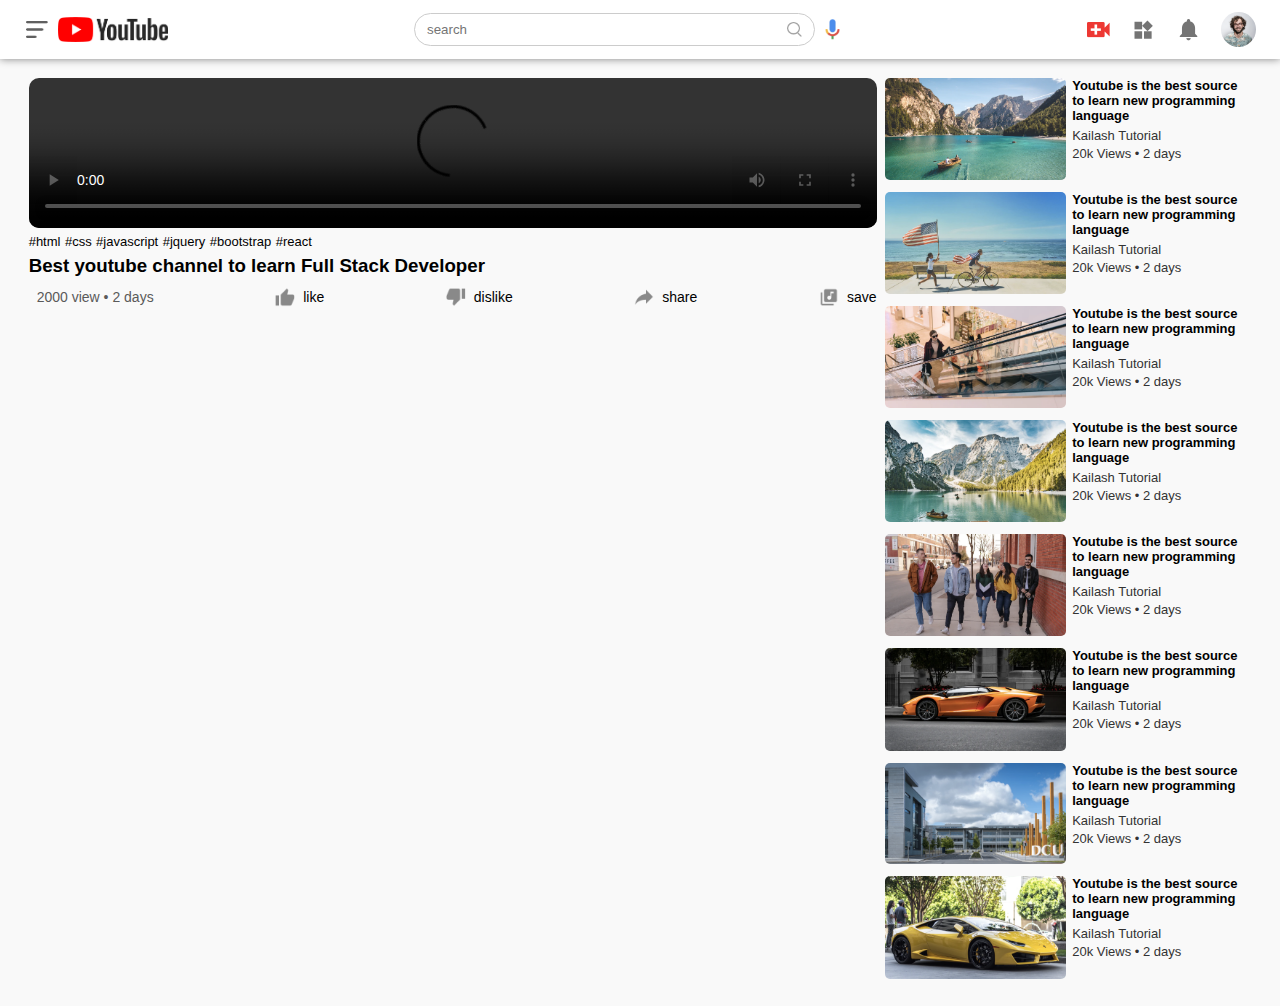
==== beach-video.html @ b15de2d0 "change" ====
<!DOCTYPE html>
<html lang="en">
<head>
    <meta charset="UTF-8">
    <meta name="viewport" content="width=device-width, initial-scale=1.0">
    <link rel="stylesheet" href="style.css">
    <title>Document</title>
</head>
<body>
    <nav class="flex-div">
        <div class="nav-left flex-div">
          <img src="images/menu.png" class="menu-icon">
          <img src="images/youtube2.png" class="logo">
        </div>
        <div class="nav-mid flex-div">
          <div class="search-box flex-div">
             <input type="text" placeholder="search">
             <img src="images/search.png">
          </div>
          <img src="images/voice-search.png" class="voice-seacrh">
        </div>
        <div class="nav-right flex-div">
          <img src="images/upload.png">
          <img src="images/more.png">
          <img src="images/notification.png">
          <img src="images/Jack.png" class="user-icon">
        </div>
    </nav>
    <div class="container play-container">
        <div class="row">
            <div class="play-video">
                <video controls autoplay>
                    <source src="images/video1.mp4">
                </video>
                <div class="tags">
                   <a href="">#html</a> <a href="">#css</a> <a href="">#javascript</a> <a href="">#jquery</a> <a href="">#bootstrap</a> <a href="">#react</a>
                </div>
                <h3>Best youtube channel to learn Full Stack Developer</h3>
                <div class="play-video-info">
                    <p>2000 view &bull; 2 days</p>
                    <a href=""><img src="images/like.png">like</a>
                    <a href=""><img src="images/dislike.png">dislike</a>
                    <a href=""><img src="images/share.png">share</a>
                    <a href=""><img src="images/save.png">save</a>
                </div>
            </div>
            <div class="right-sidebar">
                <div class="side-video-list">
                    <a href="" class="small-thumbnail"><img src="images/thumbnail1.png"></a>
                    <div class="vid-info">
                        <a href=""> Youtube is the best source to learn new programming language</a>
                            <p>Kailash Tutorial</p>
                            <p>20k Views &bull; 2 days</p>
                    </div>
                </div>
                <div class="side-video-list">
                    <a href="" class="small-thumbnail"><img src="images/thumbnail2.png"></a>
                    <div class="vid-info">
                        <a href=""> Youtube is the best source to learn new programming language</a>
                            <p>Kailash Tutorial</p>
                            <p>20k Views &bull; 2 days</p>
                    </div>
                </div>
                <div class="side-video-list">
                    <a href="" class="small-thumbnail"><img src="images/thumbnail3.png"></a>
                    <div class="vid-info">
                        <a href=""> Youtube is the best source to learn new programming language</a>
                            <p>Kailash Tutorial</p>
                            <p>20k Views &bull; 2 days</p>
                    </div>
                </div>
                <div class="side-video-list">
                    <a href="" class="small-thumbnail"><img src="images/thumbnail4.png"></a>
                    <div class="vid-info">
                        <a href=""> Youtube is the best source to learn new programming language</a>
                            <p>Kailash Tutorial</p>
                            <p>20k Views &bull; 2 days</p>
                    </div>
                </div>
                <div class="side-video-list">
                    <a href="" class="small-thumbnail"><img src="images/thumbnail5.png"></a>
                    <div class="vid-info">
                        <a href=""> Youtube is the best source to learn new programming language</a>
                            <p>Kailash Tutorial</p>
                            <p>20k Views &bull; 2 days</p>
                    </div>
                </div>
                <div class="side-video-list">
                    <a href="" class="small-thumbnail"><img src="images/thumbnail6.png"></a>
                    <div class="vid-info">
                        <a href=""> Youtube is the best source to learn new programming language</a>
                            <p>Kailash Tutorial</p>
                            <p>20k Views &bull; 2 days</p>
                    </div>
                </div>
                <div class="side-video-list">
                    <a href="" class="small-thumbnail"><img src="images/thumbnail7.png"></a>
                    <div class="vid-info">
                        <a href=""> Youtube is the best source to learn new programming language</a>
                            <p>Kailash Tutorial</p>
                            <p>20k Views &bull; 2 days</p>
                    </div>
                </div>
                <div class="side-video-list">
                    <a href="" class="small-thumbnail"><img src="images/thumbnail8.png"></a>
                    <div class="vid-info">
                        <a href=""> Youtube is the best source to learn new programming language</a>
                            <p>Kailash Tutorial</p>
                            <p>20k Views &bull; 2 days</p>
                    </div>
                </div>
            </div>
        </div>
    </div>
</body>
</html>
---- style.css ----
*{
    padding:0;
    margin:0;
    box-sizing: border-box;
    font-family: 'poppins', sans-serif;
}

a{
    text-decoration: none;
    color:#000;
}

nav{
    padding:12px 2%;
    justify-content: space-between;
    box-shadow: 0px 0px 8px grey;
    position: sticky;
    top:0;
    z-index: 10;
    background-color: #fff;
}

.flex-div{
    display: flex;
    align-items: center;
    cursor: pointer;
}

.nav-left .menu-icon{
    width: 22px;
    margin-right: 10px;
}

.nav-left .logo{
    width:110px;
}

.nav-right img{
    width: 25px;
    height: auto;
    margin-right: 20px;
}

.nav-right .user-icon{
    width:35px;
    height:auto;
    border-radius: 50%;
    margin-right: -2px;
}

.nav-mid .voice-seacrh{
    width:15px;
    cursor: pointer;
}

.nav-mid .search-box{
    border: 1px solid #ccc;
    padding:8px 12px;
    border-radius: 20px;
    margin-right: 10px;
}

.nav-mid .search-box input{
    outline: 0;
    border:0;
    margin-right: 10px;
    width:350px;
}

.nav-mid .search-box img{
    width:15px;
}

/* SIDEBAR STYLING */

.sidebar{
    width: 15%;
    height:100vh;
    background: white;
    padding-top: 80px;
    padding-left: 2%;
    position: fixed;
    top:0;
}

.shortcut-links a img{
    width:20px;
    margin-right:20px;
}

.shortcut-links a{
    display:flex;
    align-items: center;
    flex-wrap: wrap;
    width:fit-content;
    margin-bottom: 25px;
}

.shortcut-links p{
    font-size: 15px;
}

.shortcut-links a:first-child{
    color:#ed3833;
}

.shortcut-links hr{
     border: 1px solid #ccc;
     width:85%;;
}

.subscribed-list h3{
    font-size: 13px;
    margin:28px 0px;
    color:#5a5a5a;
    text-transform: uppercase;
}

.subscribed-list a{
    display:flex;
    align-items: center;
    flex-wrap: wrap;
    width:fit-content;
    margin-bottom: 25px;
}

.subscribed-list p{
    font-size: 15px;
}

.subscribed-list a img{
    width:20px;
    border-radius: 50%;
    margin-right: 20px;
}

.small-sidebar{
    width:5%;
}

.small-sidebar a p{
    display:none;
}

.small-sidebar h3{
    display:none;
}

.small-sidebar hr{
    margin: 0px 0px 30px 0px;
    
}
/* SIDEBAR STYLING  END*/

/* main styling */

.container ul{
    display:flex;
    justify-content: space-around;
   padding-bottom: 10px;
    position: sticky;
    top:0;
    /* z-index:999; */
    border-radius: 5px;
    margin-bottom:10px;
}

.container ul li{
    list-style: none;
    background: #5a5a5a;
    border-radius: 4px;
    color:#fff;
    padding:6px 12px;
}

.container ul li:hover{
    background-color: #666;
    color:#fff;
    cursor:pointer;
}

/* .container ul li.active{
    background-color: darkred;
    color:#fff;
} */

/* index.js class styling  */

.large-container{
    padding-left: 7%;
}

/* index.js class styling  end*/

.container{
    padding-left: 17%;
    padding-right: 2%;
    padding-top: 19px;
    padding-bottom: 15px;
    background-color: #f9f9f9;
}

.banner{
    width:100%;
    height:350px;
    border-radius: 8px;
}

.vid-list .thumbnail{
    width:100%;
    border-radius: 5px;
}

.list-container{
    display:grid;
    grid-column-gap:16px;
    grid-row-gap:30px;
    grid-template-columns:repeat(auto-fit, minmax(250px, 1fr));
    margin-top:15px;
}

.vid-list .flex-div{
    align-items:flex-start;
    margin-top: 7px;
}

.vid-list img{
    width: 30px;
    border-radius: 50%;
}

/* .vid-info{
    color:#5a5a5a;
    font-size: 13px;
} */

.vid-info a{
    color:#000;
    font-weight: 600;
    margin-bottom:5px;
    display: block;
    font-size: 14px;
    margin-left: 4px;
}

.vid-info p{
    font-size: 13px;
    color:#333;
    padding-bottom: 3px;
    margin-left: 4px;
}
/* main styling End*/

/* play video page styling */

.play-container{
    padding-left: 2%;
}

.row{
    display:flex;
    justify-content: space-around;
    flex-direction: wrap;
}

.play-video{
    flex-basis: 69%;
}

.play-video video{
    width:100%;
    border-radius: 10px;
}

.right-sidebar{
    flex-basis: 30%;
}

.side-video-list{
    display:flex;
    justify-content: space-evenly;
    margin-bottom: 8px;
}

.side-video-list img{
    width:100%;
    border-radius: 5px;
}

.side-video-list .small-thumbnail{
    flex-basis: 49%;
}

.side-video-list .vid-info{
    flex-basis: 49%;
}

.side-video-list .vid-info a{
    font-size: 13px;
}

.tags a{
    color:#000;
    font-weight:500;
    font-size: 13px;
}

.play-video h3{
    color:#000;
    font-weight: 600;
    margin: 5px 0px;
}

.play-video .play-video-info{
    display:flex;
    justify-content: space-between;
    align-items: center;
    flex-wrap: wrap;
    margin-top: 10px;
    color:#5a5a5a;
    font-size: 14px;
    margin-left: 8px;
}

.play-video .play-video-info img{
    width:20px;
    margin-right: 8px;
}

.play-video .play-video-info a{
    display:inline-flex;
    align-items: center;
    
}

/* play vido page styling end */


/* media query start */
@media (max-width: 1024px) {
    
    .nav-right .user-icon{
        margin-right: 0px;
    }

    .banner img{
        width:100%;
        height:auto;
    }

    .nav-left .logo{
        width:70px;
    }

    .sidebar{
        display:none;
    }

    .container, .large-container{
        padding-left: 2%;
        padding-right: 2%;
    }

    .list-container .thumbnail{
        width:100%;
        height:auto;
    }

    .nav-right img{
        display:none;
    }

    .nav-right .user-icon{
        display:block;
        width:30px;
    }

    .nav-mid .search-box input{
        width:100px;
    }

    .nav-mid .voice-seacrh{
        display:none;
    }
  }

  @media (max-width: 1180px) {
    
    .nav-right .user-icon{
        margin-right: 0px;
    }

    .banner img{
        width:100%;
        height:auto;
    }

    .nav-left .logo{
        width:70px;
    }

    .sidebar{
        display:none;
    }

    .container, .large-container{
        padding-left: 2%;
        padding-right: 2%;
    }

    .list-container .thumbnail{
        width:100%;
        height:auto;
    }

    .nav-right img{
        display:none;
    }

    .nav-right .user-icon{
        display:block;
        width:30px;
    }

    .nav-mid .search-box input{
        width:100px;
    }

    .nav-mid .voice-seacrh{
        display:none;
    }
  }

  @media (max-width: 290px){

    .banner img{
        width:100%;
        height:auto;
    }
    
    .nav-left .logo{
        width:70px;
    }

    .sidebar{
        display:none;
    }

    /* .container, .large-container{
        padding-left: 5%;
        padding-right: 5%;
    } */

    .list-container .thumbnail{
        width:100%;
        height:auto;
    }

    .nav-right img{
        display:none;
    }

    .nav-right .user-icon{
        display:block;
        width:30px;
    }

    .nav-mid .search-box input{
        /* width:25px; */
        display:none;
        /* border:0;
        outline:none; */
    }

    .nav-mid .search-box{
        display:none;
    }

    .nav-mid .search-box img{
        display:none;
    }

    .nav-mid .voice-seacrh{
        display:none;
    }

  }

  /* @media (max-width: 800px){
    .sidebar .search-box input{
        width:300px;
    }
  } */
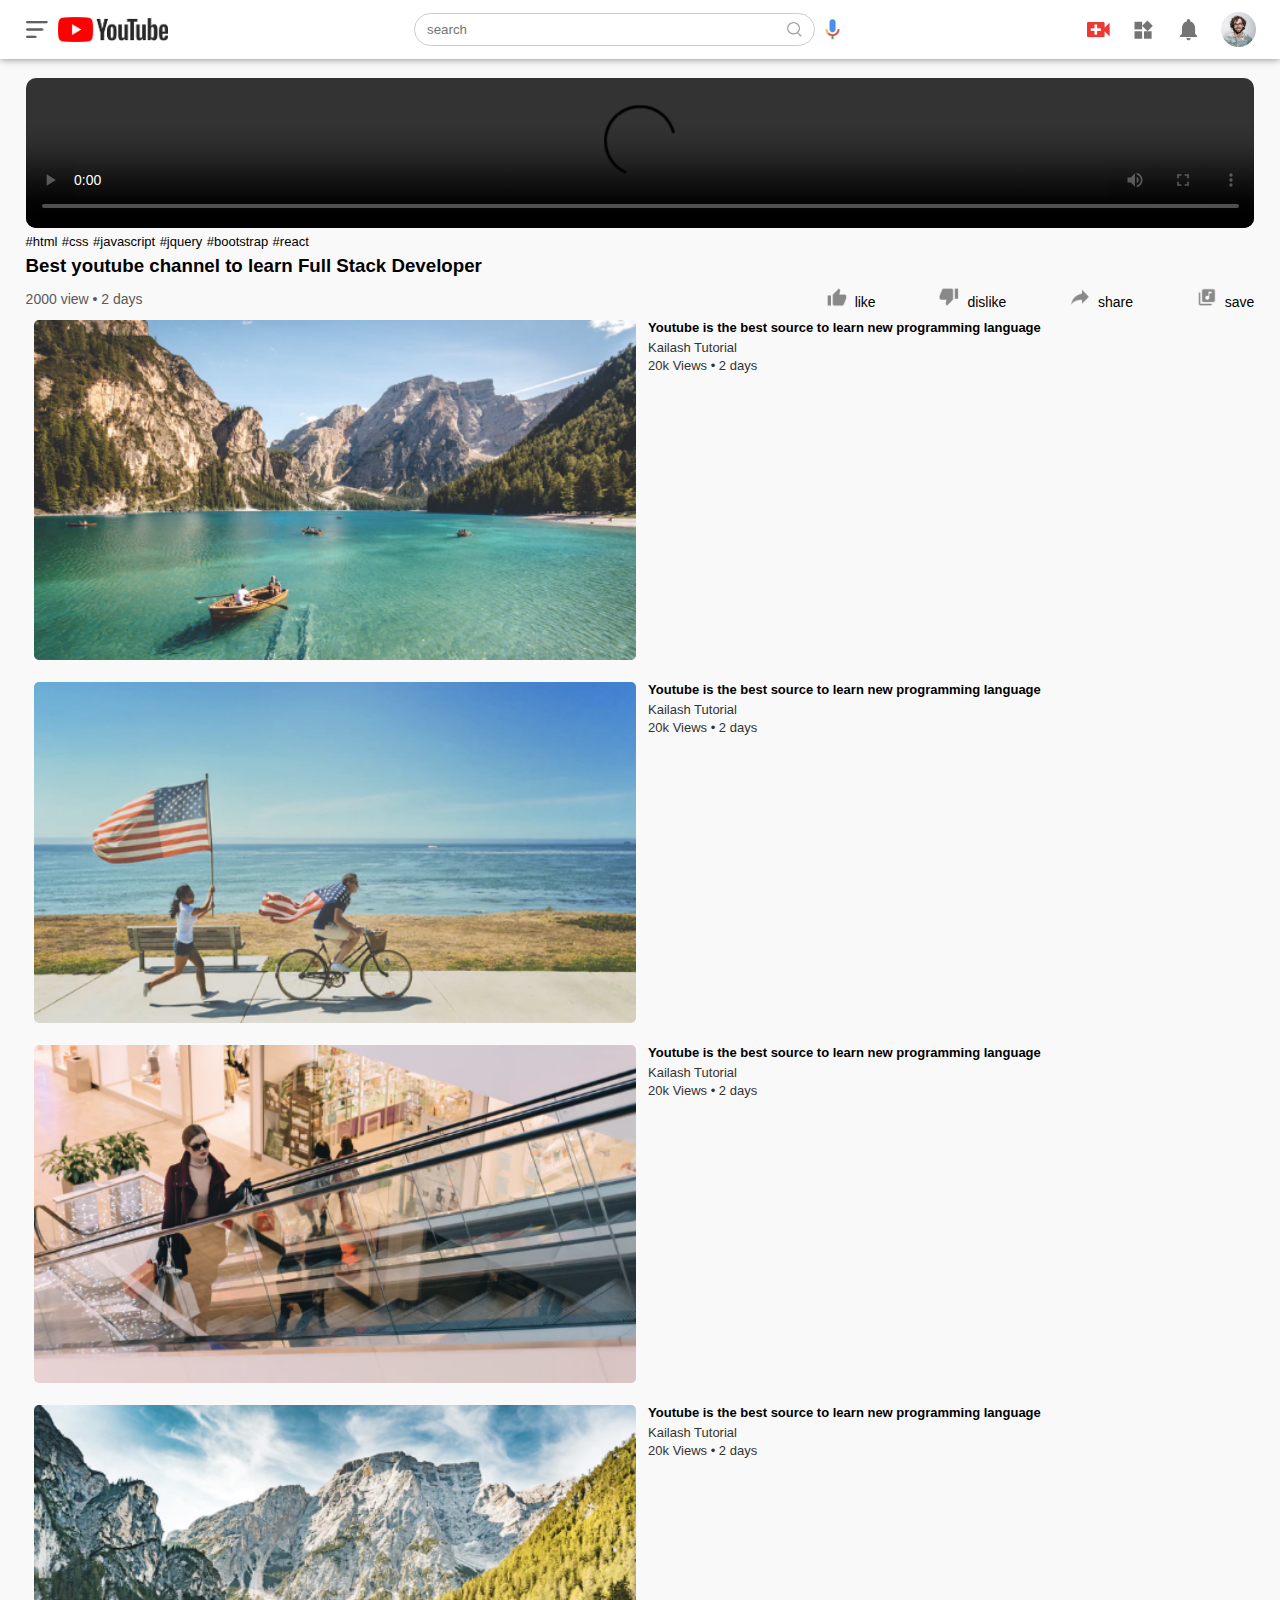
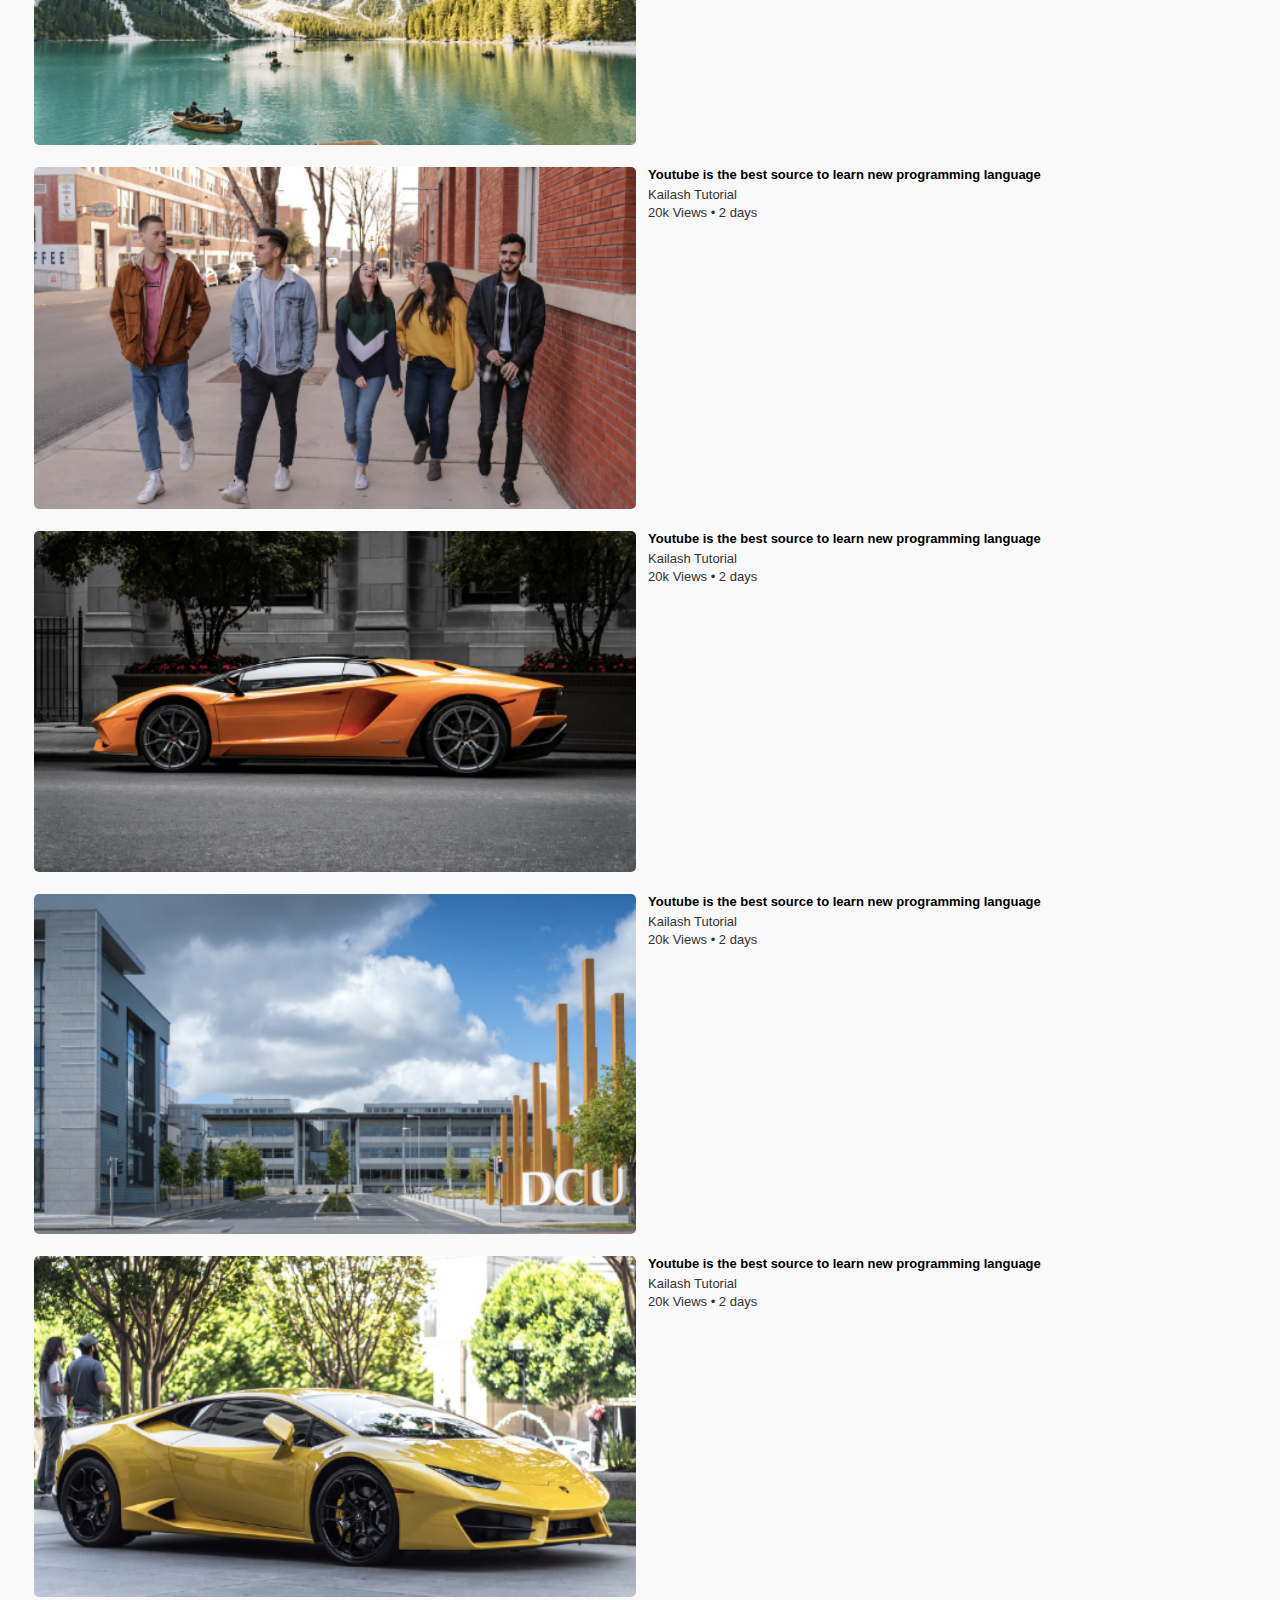
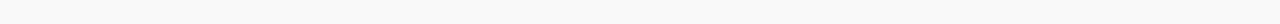
==== commit 9438046e: "cc" ====
--- a/beach-video.html
+++ b/beach-video.html
@@ -3,8 +3,9 @@
 <head>
     <meta charset="UTF-8">
     <meta name="viewport" content="width=device-width, initial-scale=1.0">
+    <link rel="icon" href="images/1384060.png" type="images/x-icon">
     <link rel="stylesheet" href="style.css">
-    <title>Document</title>
+    <title>Youtube</title>
 </head>
 <body>
     <nav class="flex-div">
--- a/style.css
+++ b/style.css
@@ -168,6 +168,7 @@
 .container ul li{
     list-style: none;
     background: #5a5a5a;
+    flex-wrap: wrap;
     border-radius: 4px;
     color:#fff;
     padding:6px 12px;
@@ -202,7 +203,7 @@
 
 .banner{
     width:100%;
-    height:350px;
+    /* height:350px; */
     border-radius: 8px;
 }
 
@@ -315,22 +316,50 @@
     display:flex;
     justify-content: space-between;
     align-items: center;
-    flex-wrap: wrap;
     margin-top: 10px;
     color:#5a5a5a;
     font-size: 14px;
-    margin-left: 8px;
-}
-
-.play-video .play-video-info img{
+    /* margin-left: 2px; */
+}
+
+.play-video .play-video-info a img{
     width:20px;
     margin-right: 8px;
-}
-
-.play-video .play-video-info a{
     display:inline-flex;
+    align-items: center;  
+}
+
+.play-video .play-video-info p{
+    display:inline-flex;
+    flex-basis: 60%;
+}
+
+.video-des{
+    display:flex;
+    justify-content: space-between;
     align-items: center;
-    
+    margin-top: 10px;
+    flex-wrap:wrap;
+}
+
+.video-des p{
+    font-size: 20px;
+    font-weight: 700;
+}
+
+.video-des button{
+     border-style:none;
+     padding:10px 12px;
+     background-color: #ff0000;
+     color:#fff;
+     border-radius:5px;
+     cursor:pointer;
+     text-transform: uppercase;
+}
+
+.video-des button:hover{
+    background-color: #ff0000;
+     color:#fff;
 }
 
 /* play vido page styling end */
@@ -446,6 +475,7 @@
         display:none;
     }
 
+
     /* .container, .large-container{
         padding-left: 5%;
         padding-right: 5%;
@@ -492,5 +522,44 @@
     }
   } */
 
+  @media (max-width:667px)
+  {
+    .row{
+        flex-wrap: wrap;
+    }
+
+    .right-sidebar{
+        flex-basis:100%;
+        padding-top: 10px;
+    }
+
+    .right-sidebar img{
+        width:100%;
+    }
+
+    .play-video{
+        flex-basis: 100%;
+    }
+
+    .side-video-list{
+        display:block;
+    }
+  }
+
+  @media (max-width:1024px){
+    .row{
+        display: block;
+    }
+  }
+
+  @media (max-width:1294px){
+    .row{
+        display: block;
+    }
+
+    .side-video-list{
+        padding-top: 10px;
+    }
+  }
   
 
